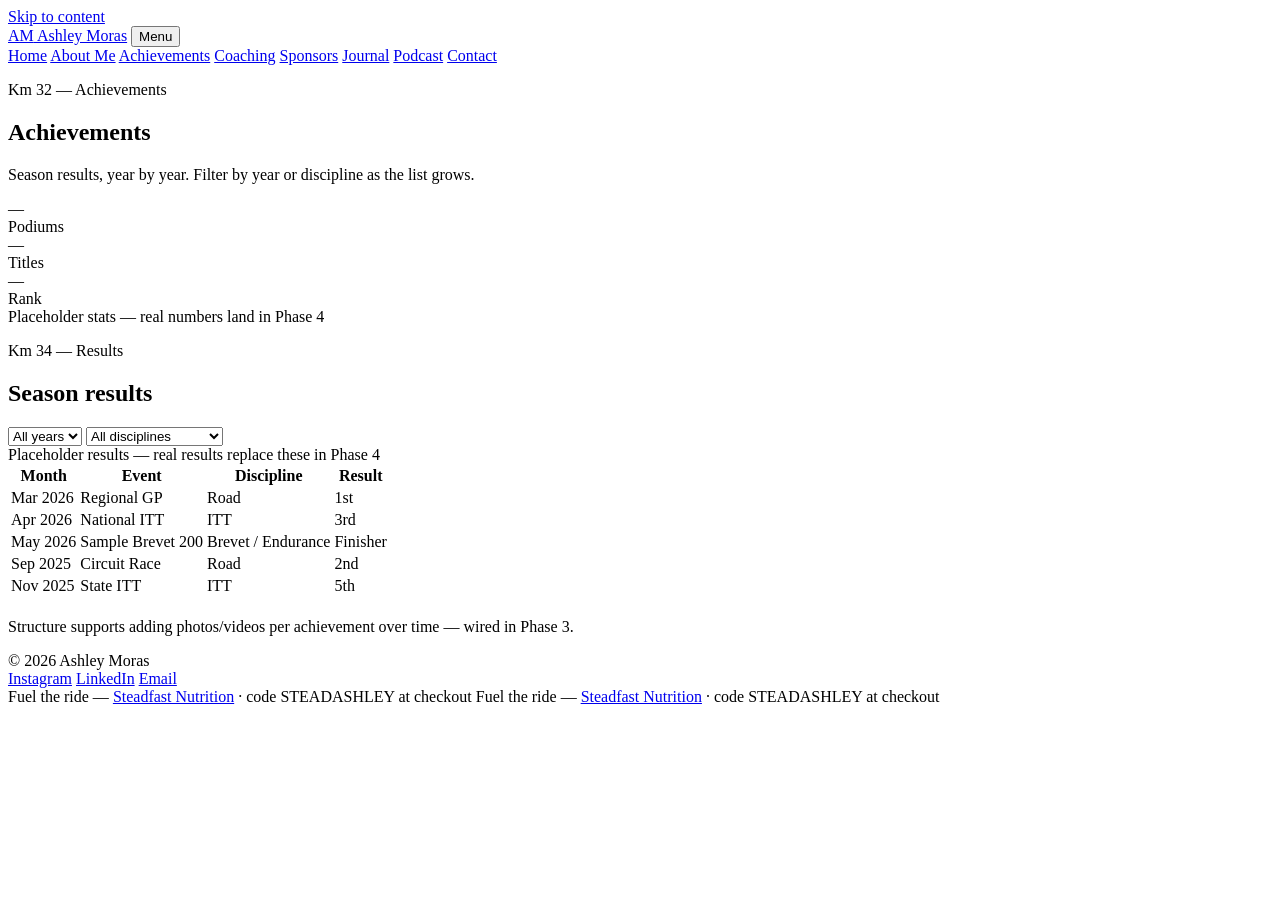
==== achievements.html @ d2ef3d65 "Add files via upload" ====
<!DOCTYPE html>
<html lang="en">
<head>
<meta charset="UTF-8">
<meta name="viewport" content="width=device-width, initial-scale=1.0">
<title>Achievements — Ashley Moras</title>
<link rel="preconnect" href="https://fonts.googleapis.com">
<link href="https://fonts.googleapis.com/css2?family=Oswald:wght@400;500;600;700&family=Inter:wght@400;500;600&family=IBM+Plex+Mono:wght@400;500;600&display=swap" rel="stylesheet">
<link rel="stylesheet" href="assets/styles.css">
</head>
<body>

<a class="skip-link" href="#main">Skip to content</a>

<header class="site-header-outer">
  <div class="wrap site-header">
    <a href="index.html" class="brand"><span class="bib">AM</span> Ashley Moras</a>
    <button class="nav-toggle" aria-expanded="false" aria-controls="main-nav">Menu</button>
    <nav class="main-nav" id="main-nav">
      <a href="index.html">Home</a>
      <a href="about.html">About Me</a>
      <a href="achievements.html" class="active">Achievements</a>
      <a href="coaching.html">Coaching</a>
      <a href="sponsors.html">Sponsors</a>
      <a href="journal.html">Journal</a>
      <a href="podcast.html">Podcast</a>
      <a href="contact.html">Contact</a>
    </nav>
  </div>
</header>

<main id="main">

  <section class="page-hero wrap">
    <p class="km">Km 32 — Achievements</p>
    <h1>Achievements</h1>
    <p class="lede">Season results, year by year. Filter by year or discipline as the list grows.</p>
    <div class="stats">
      <div class="stat"><div class="num">—</div><div class="label">Podiums</div></div>
      <div class="stat"><div class="num">—</div><div class="label">Titles</div></div>
      <div class="stat"><div class="num">—</div><div class="label">Rank</div></div>
    </div>
    <span class="placeholder-tag" style="margin-top:10px;">Placeholder stats — real numbers land in Phase 4</span>
  </section>

  <section class="section wrap">
    <div class="section-head">
      <div>
        <p class="km">Km 34 — Results</p>
        <h2>Season results</h2>
      </div>
      <div class="filters">
        <select class="filter-select" data-filter="year" aria-label="Filter by year">
          <option value="all">All years</option>
          <option value="2026">2026</option>
          <option value="2025">2025</option>
        </select>
        <select class="filter-select" data-filter="discipline" aria-label="Filter by discipline">
          <option value="all">All disciplines</option>
          <option value="road">Road</option>
          <option value="itt">ITT</option>
          <option value="brevet">Brevet / Endurance</option>
        </select>
      </div>
    </div>

    <span class="placeholder-tag">Placeholder results — real results replace these in Phase 4</span>

    <div class="table-wrap">
      <table data-results-table>
        <thead>
          <tr>
            <th>Month</th>
            <th>Event</th>
            <th>Discipline</th>
            <th>Result</th>
          </tr>
        </thead>
        <tbody>
          <tr class="win" data-year="2026" data-discipline="road">
            <td>Mar 2026</td><td>Regional GP</td><td>Road</td><td>1st</td>
          </tr>
          <tr data-year="2026" data-discipline="itt">
            <td>Apr 2026</td><td>National ITT</td><td>ITT</td><td>3rd</td>
          </tr>
          <tr data-year="2026" data-discipline="brevet">
            <td>May 2026</td><td>Sample Brevet 200</td><td>Brevet / Endurance</td><td>Finisher</td>
          </tr>
          <tr class="win" data-year="2025" data-discipline="road">
            <td>Sep 2025</td><td>Circuit Race</td><td>Road</td><td>2nd</td>
          </tr>
          <tr data-year="2025" data-discipline="itt">
            <td>Nov 2025</td><td>State ITT</td><td>ITT</td><td>5th</td>
          </tr>
        </tbody>
      </table>
    </div>

    <p class="form-note" style="margin-top:20px;">Structure supports adding photos/videos per achievement over time — wired in Phase 3.</p>
  </section>

</main>

<footer class="site-footer">
  <div class="wrap footer-main">
    <div class="footer-fine">© <span id="year"></span> Ashley Moras</div>
    <nav class="socials" aria-label="Social links">
      <a href="https://www.instagram.com/ashley_moras/" target="_blank" rel="noopener">Instagram</a>
      <a href="https://www.linkedin.com/in/ashley-moras" target="_blank" rel="noopener">LinkedIn</a>
      <a href="mailto:ashley.omoras@gmail.com">Email</a>
    </nav>
  </div>
  <div class="promo-banner">
    <div class="promo-track">
      <span>Fuel the ride — <a href="https://steadfastnutrition.in/" target="_blank" rel="noopener">Steadfast Nutrition</a> · code <span class="promo-code">STEADASHLEY</span> at checkout</span>
      <span>Fuel the ride — <a href="https://steadfastnutrition.in/" target="_blank" rel="noopener">Steadfast Nutrition</a> · code <span class="promo-code">STEADASHLEY</span> at checkout</span>
    </div>
  </div>
</footer>

<script src="assets/site.js"></script>
<script>document.getElementById('year').textContent = new Date().getFullYear();</script>
</body>
</html>
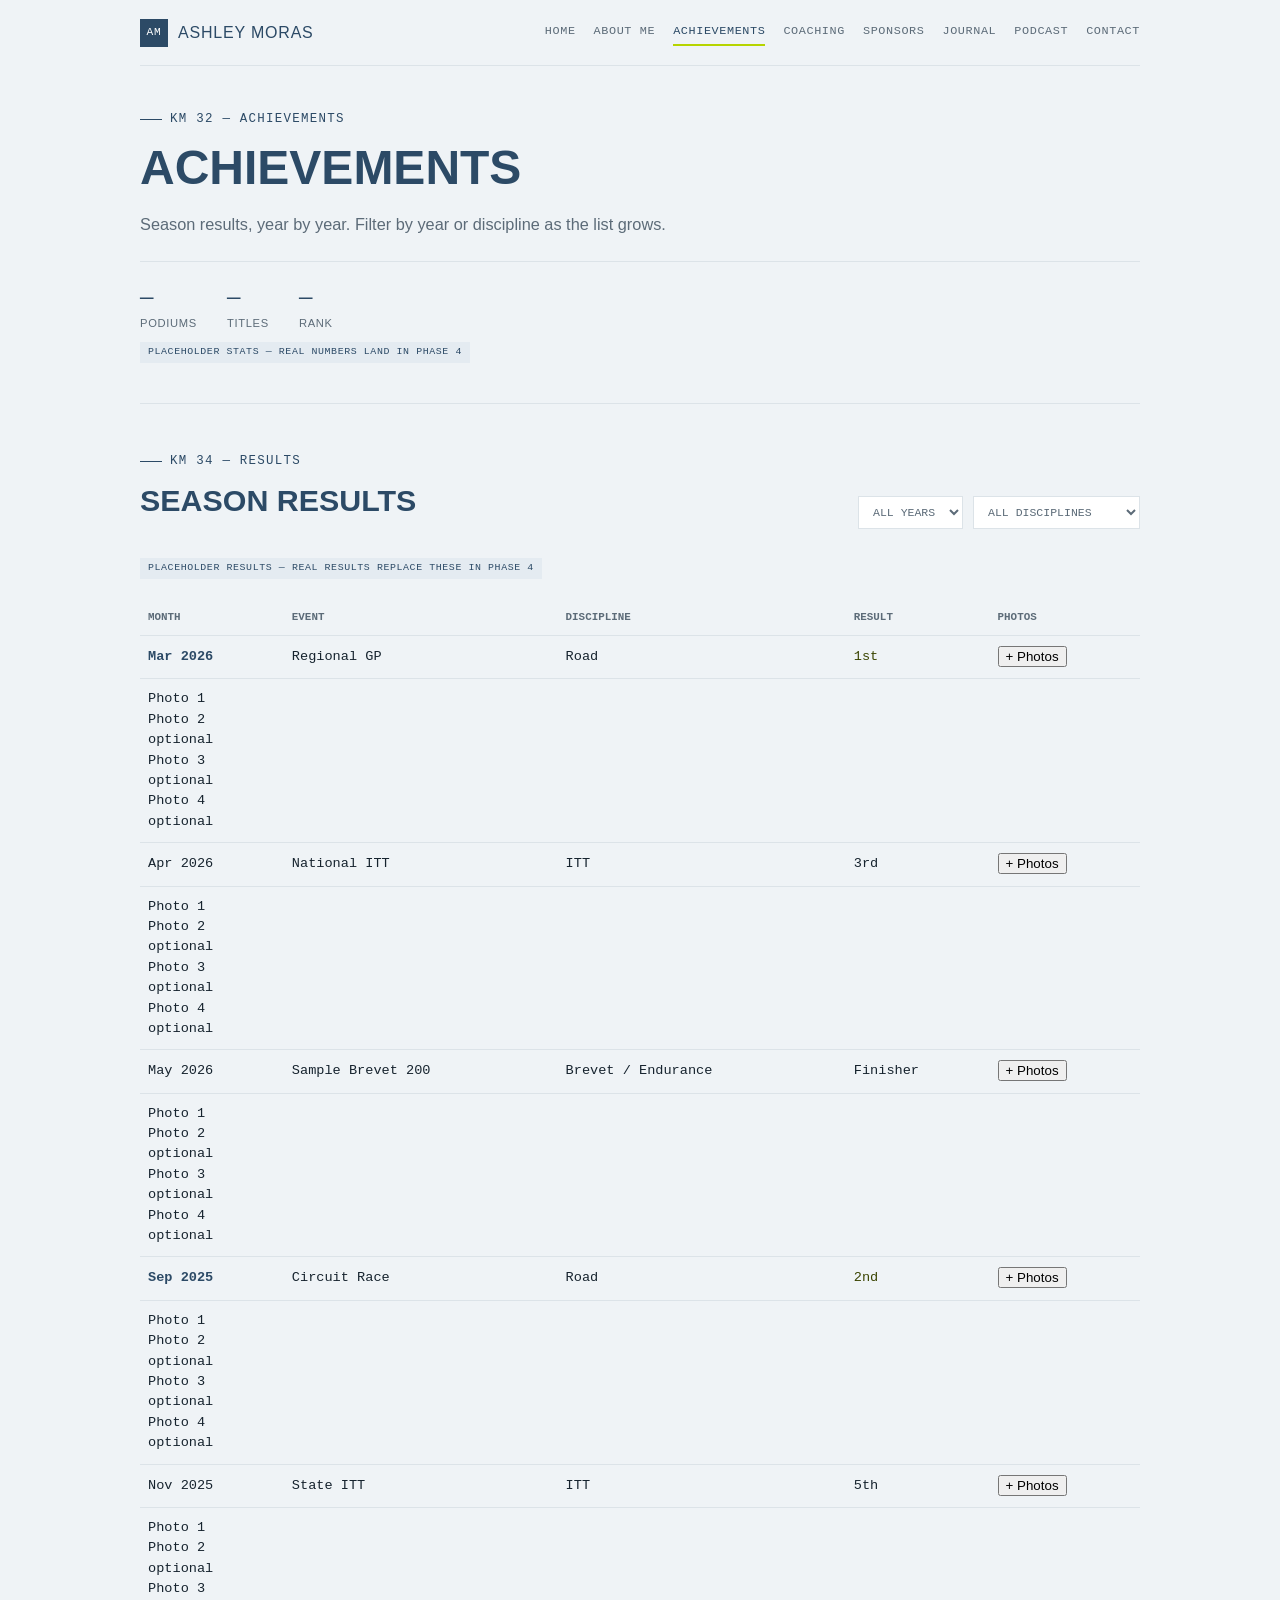
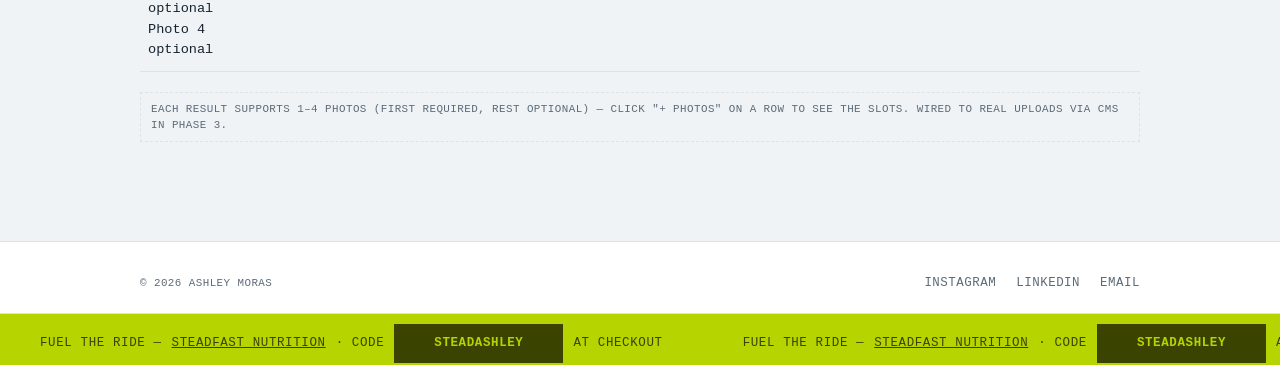
==== commit cb2c7a15: "Update achievements.html" ====
--- a/achievements.html
+++ b/achievements.html
@@ -74,29 +74,30 @@
             <th>Event</th>
             <th>Discipline</th>
             <th>Result</th>
+            <th>Photos</th>
           </tr>
         </thead>
         <tbody>
-          <tr class="win" data-year="2026" data-discipline="road">
-            <td>Mar 2026</td><td>Regional GP</td><td>Road</td><td>1st</td>
-          </tr>
-          <tr data-year="2026" data-discipline="itt">
-            <td>Apr 2026</td><td>National ITT</td><td>ITT</td><td>3rd</td>
-          </tr>
-          <tr data-year="2026" data-discipline="brevet">
-            <td>May 2026</td><td>Sample Brevet 200</td><td>Brevet / Endurance</td><td>Finisher</td>
-          </tr>
-          <tr class="win" data-year="2025" data-discipline="road">
-            <td>Sep 2025</td><td>Circuit Race</td><td>Road</td><td>2nd</td>
-          </tr>
-          <tr data-year="2025" data-discipline="itt">
-            <td>Nov 2025</td><td>State ITT</td><td>ITT</td><td>5th</td>
-          </tr>
+          <tr class="win" data-year="2026" data-discipline="road"><td>Mar 2026</td><td>Regional GP</td><td>Road</td><td>1st</td>
+          <td><button class="photo-toggle" type="button" data-photo-toggle aria-expanded="false">+ Photos</button></td></tr>
+          <tr class="photo-row"><td colspan="5"><div class="photo-chip-row"><div class="photo-chip">Photo 1</div><div class="photo-chip photo-chip-optional">Photo 2<br>optional</div><div class="photo-chip photo-chip-optional">Photo 3<br>optional</div><div class="photo-chip photo-chip-optional">Photo 4<br>optional</div></div></td></tr>
+          <tr data-year="2026" data-discipline="itt"><td>Apr 2026</td><td>National ITT</td><td>ITT</td><td>3rd</td>
+          <td><button class="photo-toggle" type="button" data-photo-toggle aria-expanded="false">+ Photos</button></td></tr>
+          <tr class="photo-row"><td colspan="5"><div class="photo-chip-row"><div class="photo-chip">Photo 1</div><div class="photo-chip photo-chip-optional">Photo 2<br>optional</div><div class="photo-chip photo-chip-optional">Photo 3<br>optional</div><div class="photo-chip photo-chip-optional">Photo 4<br>optional</div></div></td></tr>
+          <tr data-year="2026" data-discipline="brevet"><td>May 2026</td><td>Sample Brevet 200</td><td>Brevet / Endurance</td><td>Finisher</td>
+          <td><button class="photo-toggle" type="button" data-photo-toggle aria-expanded="false">+ Photos</button></td></tr>
+          <tr class="photo-row"><td colspan="5"><div class="photo-chip-row"><div class="photo-chip">Photo 1</div><div class="photo-chip photo-chip-optional">Photo 2<br>optional</div><div class="photo-chip photo-chip-optional">Photo 3<br>optional</div><div class="photo-chip photo-chip-optional">Photo 4<br>optional</div></div></td></tr>
+          <tr class="win" data-year="2025" data-discipline="road"><td>Sep 2025</td><td>Circuit Race</td><td>Road</td><td>2nd</td>
+          <td><button class="photo-toggle" type="button" data-photo-toggle aria-expanded="false">+ Photos</button></td></tr>
+          <tr class="photo-row"><td colspan="5"><div class="photo-chip-row"><div class="photo-chip">Photo 1</div><div class="photo-chip photo-chip-optional">Photo 2<br>optional</div><div class="photo-chip photo-chip-optional">Photo 3<br>optional</div><div class="photo-chip photo-chip-optional">Photo 4<br>optional</div></div></td></tr>
+          <tr data-year="2025" data-discipline="itt"><td>Nov 2025</td><td>State ITT</td><td>ITT</td><td>5th</td>
+          <td><button class="photo-toggle" type="button" data-photo-toggle aria-expanded="false">+ Photos</button></td></tr>
+          <tr class="photo-row"><td colspan="5"><div class="photo-chip-row"><div class="photo-chip">Photo 1</div><div class="photo-chip photo-chip-optional">Photo 2<br>optional</div><div class="photo-chip photo-chip-optional">Photo 3<br>optional</div><div class="photo-chip photo-chip-optional">Photo 4<br>optional</div></div></td></tr>
         </tbody>
       </table>
     </div>
 
-    <p class="form-note" style="margin-top:20px;">Structure supports adding photos/videos per achievement over time — wired in Phase 3.</p>
+    <p class="form-note" style="margin-top:20px;">Each result supports 1–4 photos (first required, rest optional) — click "+ Photos" on a row to see the slots. Wired to real uploads via CMS in Phase 3.</p>
   </section>
 
 </main>
--- a/assets/styles.css
+++ b/assets/styles.css
@@ -0,0 +1,694 @@
+/* ==========================================================================
+   Ashley Moras — Cycling Site
+   Locked to preview-option-b.html tokens. Do not introduce new colors/fonts
+   without updating the brief. Hard edges throughout (no border-radius) —
+   part of the bib-number / race-timing visual motif.
+   ========================================================================== */
+
+:root {
+  --bg: #eff3f6;
+  --panel: #ffffff;
+  --ink: #16232e;
+  --ink-dim: #5c6b78;
+  --steel: #2c4a66;
+  --steel-tint: #e4ebf1;
+  --hivis: #b6d400;
+  --hivis-ink: #3a4400;
+  --line: #dce3e8;
+  --danger: #b5442e;
+
+  --font-display: "Oswald", sans-serif;
+  --font-body: "Inter", sans-serif;
+  --font-mono: "IBM Plex Mono", monospace;
+
+  --wrap: 1000px;
+}
+
+* { box-sizing: border-box; }
+
+html { scroll-behavior: smooth; }
+
+body {
+  margin: 0;
+  background: var(--bg);
+  color: var(--ink);
+  font-family: var(--font-body);
+  line-height: 1.5;
+}
+
+img { max-width: 100%; display: block; }
+
+a { color: inherit; }
+
+.wrap {
+  max-width: var(--wrap);
+  margin: 0 auto;
+  padding: 0 24px;
+}
+
+/* ---------------------------------------------------------------------- */
+/* Header / nav                                                            */
+/* ---------------------------------------------------------------------- */
+
+.site-header {
+  display: flex;
+  justify-content: space-between;
+  align-items: center;
+  min-height: 66px;
+  border-bottom: 1px solid var(--line);
+  gap: 16px;
+  flex-wrap: wrap;
+  padding: 10px 0;
+}
+
+.brand {
+  display: flex;
+  align-items: center;
+  gap: 10px;
+  font-family: var(--font-display);
+  text-transform: uppercase;
+  letter-spacing: .05em;
+  color: var(--steel);
+  text-decoration: none;
+  font-size: 1rem;
+  white-space: nowrap;
+}
+
+.bib {
+  width: 28px;
+  height: 28px;
+  background: var(--steel);
+  color: #fff;
+  display: grid;
+  place-items: center;
+  font-family: var(--font-mono);
+  font-size: .7rem;
+  flex-shrink: 0;
+}
+
+.nav-toggle {
+  display: none;
+  background: none;
+  border: 1px solid var(--line);
+  padding: 8px 10px;
+  font-family: var(--font-mono);
+  font-size: .7rem;
+  text-transform: uppercase;
+  letter-spacing: .06em;
+  color: var(--steel);
+  cursor: pointer;
+}
+
+nav.main-nav {
+  display: flex;
+  flex-wrap: wrap;
+  gap: 6px 18px;
+  font-family: var(--font-mono);
+  font-size: .74rem;
+  letter-spacing: .05em;
+  text-transform: uppercase;
+  color: var(--ink-dim);
+}
+
+nav.main-nav a {
+  text-decoration: none;
+  padding: 4px 0;
+  border-bottom: 2px solid transparent;
+}
+
+nav.main-nav a:hover { color: var(--steel); }
+
+nav.main-nav a.active {
+  color: var(--steel);
+  border-bottom-color: var(--hivis);
+}
+
+@media (max-width: 820px) {
+  .nav-toggle { display: inline-block; }
+  nav.main-nav {
+    display: none;
+    width: 100%;
+    flex-direction: column;
+    gap: 0;
+    border-top: 1px solid var(--line);
+    padding-top: 10px;
+    margin-top: 10px;
+  }
+  nav.main-nav.is-open { display: flex; }
+  nav.main-nav a { padding: 10px 0; border-bottom: 1px solid var(--line); }
+  nav.main-nav a.active { border-bottom-color: var(--line); }
+}
+
+/* ---------------------------------------------------------------------- */
+/* Race-marker eyebrow (from template) — reused as a per-page "distance"   */
+/* label so the whole site reads as one continuous route.                 */
+/* ---------------------------------------------------------------------- */
+
+.km {
+  font-family: var(--font-mono);
+  font-size: .78rem;
+  letter-spacing: .1em;
+  color: var(--steel);
+  text-transform: uppercase;
+  display: flex;
+  align-items: center;
+  gap: 8px;
+  margin: 0 0 14px;
+}
+
+.km::before { content: ""; width: 22px; height: 1px; background: var(--steel); }
+
+/* ---------------------------------------------------------------------- */
+/* Type                                                                    */
+/* ---------------------------------------------------------------------- */
+
+h1, h2, h3, h4 {
+  font-family: var(--font-display);
+  text-transform: uppercase;
+  color: var(--steel);
+  line-height: 1.05;
+  margin: 0 0 .4em;
+}
+
+h1 { font-size: 3rem; }
+h2 { font-size: 1.9rem; }
+h3 { font-size: 1.2rem; }
+h4 { font-size: 1rem; }
+
+@media (max-width: 640px) {
+  h1 { font-size: 2.1rem; }
+  h2 { font-size: 1.5rem; }
+}
+
+.lede {
+  color: var(--ink-dim);
+  max-width: 62ch;
+  font-size: 1.02rem;
+}
+
+.mono { font-family: var(--font-mono); }
+
+/* ---------------------------------------------------------------------- */
+/* Page shell                                                              */
+/* ---------------------------------------------------------------------- */
+
+main { display: block; }
+
+.page-hero {
+  padding: 44px 0 32px;
+  border-bottom: 1px solid var(--line);
+}
+
+.section {
+  padding: 48px 0;
+  border-bottom: 1px solid var(--line);
+}
+
+.section:last-of-type { border-bottom: none; }
+
+.section-head {
+  display: flex;
+  justify-content: space-between;
+  align-items: flex-end;
+  gap: 20px;
+  flex-wrap: wrap;
+  margin-bottom: 24px;
+}
+
+/* ---------------------------------------------------------------------- */
+/* Buttons                                                                 */
+/* ---------------------------------------------------------------------- */
+
+.btn {
+  display: inline-block;
+  padding: 12px 24px;
+  font-family: var(--font-mono);
+  font-size: .78rem;
+  text-transform: uppercase;
+  letter-spacing: .06em;
+  background: var(--hivis);
+  color: var(--hivis-ink);
+  font-weight: 600;
+  border: none;
+  cursor: pointer;
+  text-decoration: none;
+}
+
+.btn:hover { filter: brightness(0.96); }
+
+.btn-outline {
+  background: transparent;
+  border: 1px solid var(--steel);
+  color: var(--steel);
+}
+
+.btn[disabled] { opacity: .5; cursor: not-allowed; }
+
+/* ---------------------------------------------------------------------- */
+/* Cards / panels                                                          */
+/* ---------------------------------------------------------------------- */
+
+.card {
+  background: var(--panel);
+  border: 1px solid var(--line);
+  padding: 22px;
+}
+
+.grid {
+  display: grid;
+  gap: 20px;
+}
+
+.grid-2 { grid-template-columns: repeat(2, 1fr); }
+.grid-3 { grid-template-columns: repeat(3, 1fr); }
+.grid-4 { grid-template-columns: repeat(4, 1fr); }
+
+@media (max-width: 820px) {
+  .grid-3, .grid-4 { grid-template-columns: repeat(2, 1fr); }
+}
+@media (max-width: 560px) {
+  .grid-2, .grid-3, .grid-4 { grid-template-columns: 1fr; }
+}
+
+/* quick-links (home) */
+
+.linkcard {
+  display: block;
+  background: var(--panel);
+  border: 1px solid var(--line);
+  padding: 20px;
+  text-decoration: none;
+  border-left: 3px solid var(--steel);
+}
+
+.linkcard:hover { border-left-color: var(--hivis); }
+
+.linkcard .num { font-family: var(--font-mono); color: var(--ink-dim); font-size: .74rem; }
+.linkcard h3 { margin: 6px 0 4px; }
+.linkcard p { color: var(--ink-dim); margin: 0; font-size: .92rem; }
+
+/* ---------------------------------------------------------------------- */
+/* Stats bar                                                               */
+/* ---------------------------------------------------------------------- */
+
+.stats {
+  display: flex;
+  gap: 30px;
+  flex-wrap: wrap;
+  margin-top: 24px;
+  border-top: 1px solid var(--line);
+  padding-top: 20px;
+}
+
+.stat .num { font-family: var(--font-mono); color: var(--steel); font-size: 1.4rem; }
+.stat .label { font-size: .7rem; text-transform: uppercase; color: var(--ink-dim); letter-spacing: .06em; }
+
+/* ---------------------------------------------------------------------- */
+/* Tables (results)                                                        */
+/* ---------------------------------------------------------------------- */
+
+table {
+  width: 100%;
+  border-collapse: collapse;
+  font-family: var(--font-mono);
+  font-size: .85rem;
+  margin-top: 12px;
+}
+
+td, th {
+  padding: 10px 8px;
+  border-bottom: 1px solid var(--line);
+  text-align: left;
+}
+
+th { color: var(--ink-dim); text-transform: uppercase; font-size: .68rem; }
+
+tr.win td:first-child { color: var(--steel); font-weight: 600; }
+tr.win td:nth-child(4) { color: var(--hivis-ink); }
+
+.table-wrap { overflow-x: auto; }
+
+/* ---------------------------------------------------------------------- */
+/* Filters (pill tabs used by Achievements + Journal)                      */
+/* ---------------------------------------------------------------------- */
+
+.filters {
+  display: flex;
+  gap: 10px;
+  flex-wrap: wrap;
+}
+
+.filter-btn {
+  font-family: var(--font-mono);
+  font-size: .72rem;
+  text-transform: uppercase;
+  letter-spacing: .05em;
+  background: transparent;
+  border: 1px solid var(--line);
+  color: var(--ink-dim);
+  padding: 8px 14px;
+  cursor: pointer;
+}
+
+.filter-btn:hover { border-color: var(--steel); color: var(--steel); }
+
+.filter-btn.active {
+  background: var(--steel);
+  border-color: var(--steel);
+  color: #fff;
+}
+
+.filter-select {
+  font-family: var(--font-mono);
+  font-size: .72rem;
+  text-transform: uppercase;
+  border: 1px solid var(--line);
+  background: #fff;
+  color: var(--ink-dim);
+  padding: 8px 10px;
+}
+
+/* ---------------------------------------------------------------------- */
+/* Forms                                                                   */
+/* ---------------------------------------------------------------------- */
+
+form.stack { display: grid; gap: 16px; max-width: 480px; }
+
+.field { display: grid; gap: 6px; }
+
+.field label {
+  font-family: var(--font-mono);
+  font-size: .7rem;
+  text-transform: uppercase;
+  letter-spacing: .06em;
+  color: var(--ink-dim);
+}
+
+.field label .req { color: var(--danger); }
+
+.field input,
+.field select,
+.field textarea {
+  font-family: var(--font-body);
+  font-size: .95rem;
+  padding: 10px 12px;
+  border: 1px solid var(--line);
+  background: #fff;
+  color: var(--ink);
+}
+
+.field textarea { min-height: 110px; resize: vertical; }
+
+.field input:focus,
+.field select:focus,
+.field textarea:focus {
+  outline: 2px solid var(--steel);
+  outline-offset: 1px;
+}
+
+.form-note {
+  font-family: var(--font-mono);
+  font-size: .68rem;
+  text-transform: uppercase;
+  letter-spacing: .04em;
+  color: var(--ink-dim);
+  border: 1px dashed var(--line);
+  padding: 8px 10px;
+  display: inline-block;
+}
+
+/* ---------------------------------------------------------------------- */
+/* Testimonials                                                            */
+/* ---------------------------------------------------------------------- */
+
+.testimonial {
+  background: var(--panel);
+  border: 1px solid var(--line);
+  padding: 22px;
+  display: grid;
+  gap: 12px;
+}
+
+.testimonial-head { display: flex; align-items: center; gap: 12px; }
+
+.avatar {
+  width: 44px;
+  height: 44px;
+  background: var(--steel-tint);
+  color: var(--steel);
+  border: 1px solid var(--line);
+  display: grid;
+  place-items: center;
+  font-family: var(--font-mono);
+  font-size: .78rem;
+  flex-shrink: 0;
+}
+
+.testimonial-name { font-family: var(--font-display); text-transform: uppercase; color: var(--steel); font-size: .95rem; }
+.testimonial-with { font-family: var(--font-mono); font-size: .68rem; color: var(--ink-dim); text-transform: uppercase; }
+.testimonial-quote { color: var(--ink); font-style: italic; margin: 0; }
+
+/* ---------------------------------------------------------------------- */
+/* Sponsors / brand associations                                          */
+/* ---------------------------------------------------------------------- */
+
+.sponsor-card {
+  background: var(--panel);
+  border: 1px solid var(--line);
+  padding: 20px;
+  display: grid;
+  gap: 12px;
+}
+
+.logo-slot {
+  height: 64px;
+  border: 1px dashed var(--line);
+  display: grid;
+  place-items: center;
+  font-family: var(--font-mono);
+  font-size: .68rem;
+  color: var(--ink-dim);
+  text-transform: uppercase;
+  letter-spacing: .04em;
+}
+
+/* ---------------------------------------------------------------------- */
+/* Journal                                                                 */
+/* ---------------------------------------------------------------------- */
+
+.journal-card {
+  background: var(--panel);
+  border: 1px solid var(--line);
+  padding: 20px;
+  display: grid;
+  gap: 10px;
+}
+
+.journal-card .tag {
+  font-family: var(--font-mono);
+  font-size: .64rem;
+  text-transform: uppercase;
+  letter-spacing: .06em;
+  color: var(--steel);
+}
+
+.journal-panel { display: none; }
+.journal-panel.is-active { display: block; }
+
+.wishlist { display: grid; gap: 8px; margin-top: 20px; }
+.wishlist li { font-family: var(--font-mono); font-size: .85rem; color: var(--ink-dim); list-style: none; padding: 8px 0; border-bottom: 1px dotted var(--line); }
+
+/* ---------------------------------------------------------------------- */
+/* Podcast                                                                 */
+/* ---------------------------------------------------------------------- */
+
+.episode-card {
+  background: var(--panel);
+  border: 1px solid var(--line);
+  display: grid;
+  grid-template-columns: 220px 1fr;
+  gap: 20px;
+}
+
+@media (max-width: 640px) {
+  .episode-card { grid-template-columns: 1fr; }
+}
+
+.episode-thumb {
+  background: var(--steel-tint);
+  aspect-ratio: 16 / 9;
+  display: grid;
+  place-items: center;
+  border-right: 1px solid var(--line);
+  position: relative;
+  overflow: hidden;
+  cursor: pointer;
+}
+
+.episode-thumb::after {
+  content: "";
+  position: absolute;
+  inset: 0;
+  background: rgba(22, 35, 46, 0.15);
+  z-index: 0;
+}
+
+.episode-thumb iframe {
+  position: absolute;
+  inset: 0;
+  width: 100%;
+  height: 100%;
+  border: 0;
+}
+
+@media (max-width: 640px) {
+  .episode-thumb { border-right: none; border-bottom: 1px solid var(--line); }
+}
+
+.play-triangle {
+  width: 0; height: 0;
+  border-top: 12px solid transparent;
+  border-bottom: 12px solid transparent;
+  border-left: 18px solid var(--steel);
+}
+
+.episode-body { padding: 20px 20px 20px 0; }
+@media (max-width: 640px) { .episode-body { padding: 20px; } }
+
+/* ---------------------------------------------------------------------- */
+/* Placeholder tagging                                                    */
+/* ---------------------------------------------------------------------- */
+
+.placeholder {
+  border: 1px dashed var(--line);
+  padding: 14px 16px;
+  background: repeating-linear-gradient(
+    135deg, rgba(44,74,102,0.035), rgba(44,74,102,0.035) 8px,
+    transparent 8px, transparent 16px
+  );
+}
+
+.placeholder-tag {
+  display: inline-block;
+  font-family: var(--font-mono);
+  font-size: .62rem;
+  letter-spacing: .06em;
+  text-transform: uppercase;
+  color: var(--steel);
+  background: var(--steel-tint);
+  padding: 3px 8px;
+  margin-bottom: 8px;
+}
+
+/* ---------------------------------------------------------------------- */
+/* Footer                                                                  */
+/* ---------------------------------------------------------------------- */
+
+.site-footer {
+  border-top: 1px solid var(--line);
+  background: var(--panel);
+  margin-top: 40px;
+}
+
+.footer-main {
+  padding: 32px 0 20px;
+  display: flex;
+  justify-content: space-between;
+  align-items: center;
+  flex-wrap: wrap;
+  gap: 16px;
+}
+
+.socials {
+  display: flex;
+  gap: 20px;
+  font-family: var(--font-mono);
+  font-size: .78rem;
+  text-transform: uppercase;
+  letter-spacing: .04em;
+}
+
+.socials a { text-decoration: none; color: var(--ink-dim); }
+.socials a:hover { color: var(--steel); }
+
+.footer-fine {
+  font-family: var(--font-mono);
+  font-size: .68rem;
+  color: var(--ink-dim);
+  text-transform: uppercase;
+  letter-spacing: .04em;
+}
+
+/* Promo banner — hi-vis strip, seamless marquee via duplicated track */
+
+.promo-banner {
+  background: var(--hivis);
+  color: var(--hivis-ink);
+  overflow: hidden;
+  border-top: 1px solid var(--line);
+}
+
+.promo-track {
+  display: flex;
+  width: max-content;
+  animation: promo-scroll 18s linear infinite;
+}
+
+.promo-track span {
+  display: inline-flex;
+  align-items: center;
+  gap: 10px;
+  padding: 10px 40px;
+  font-family: var(--font-mono);
+  font-size: .78rem;
+  text-transform: uppercase;
+  letter-spacing: .05em;
+  white-space: nowrap;
+}
+
+.promo-track a {
+  color: var(--hivis-ink);
+  text-decoration: underline;
+}
+
+.promo-code {
+  background: var(--hivis-ink);
+  color: var(--hivis);
+  padding: 2px 8px;
+  font-weight: 600;
+}
+
+@keyframes promo-scroll {
+  from { transform: translateX(0); }
+  to { transform: translateX(-50%); }
+}
+
+@media (prefers-reduced-motion: reduce) {
+  .promo-track { animation: none; }
+}
+
+/* ---------------------------------------------------------------------- */
+/* Skip link (accessibility)                                              */
+/* ---------------------------------------------------------------------- */
+
+.skip-link {
+  position: absolute;
+  left: -999px;
+  top: auto;
+  background: var(--steel);
+  color: #fff;
+  padding: 10px 16px;
+  font-family: var(--font-mono);
+  font-size: .78rem;
+  z-index: 10;
+}
+
+.skip-link:focus {
+  left: 16px;
+  top: 16px;
+}
+
+:focus-visible {
+  outline: 2px solid var(--steel);
+  outline-offset: 2px;
+}
